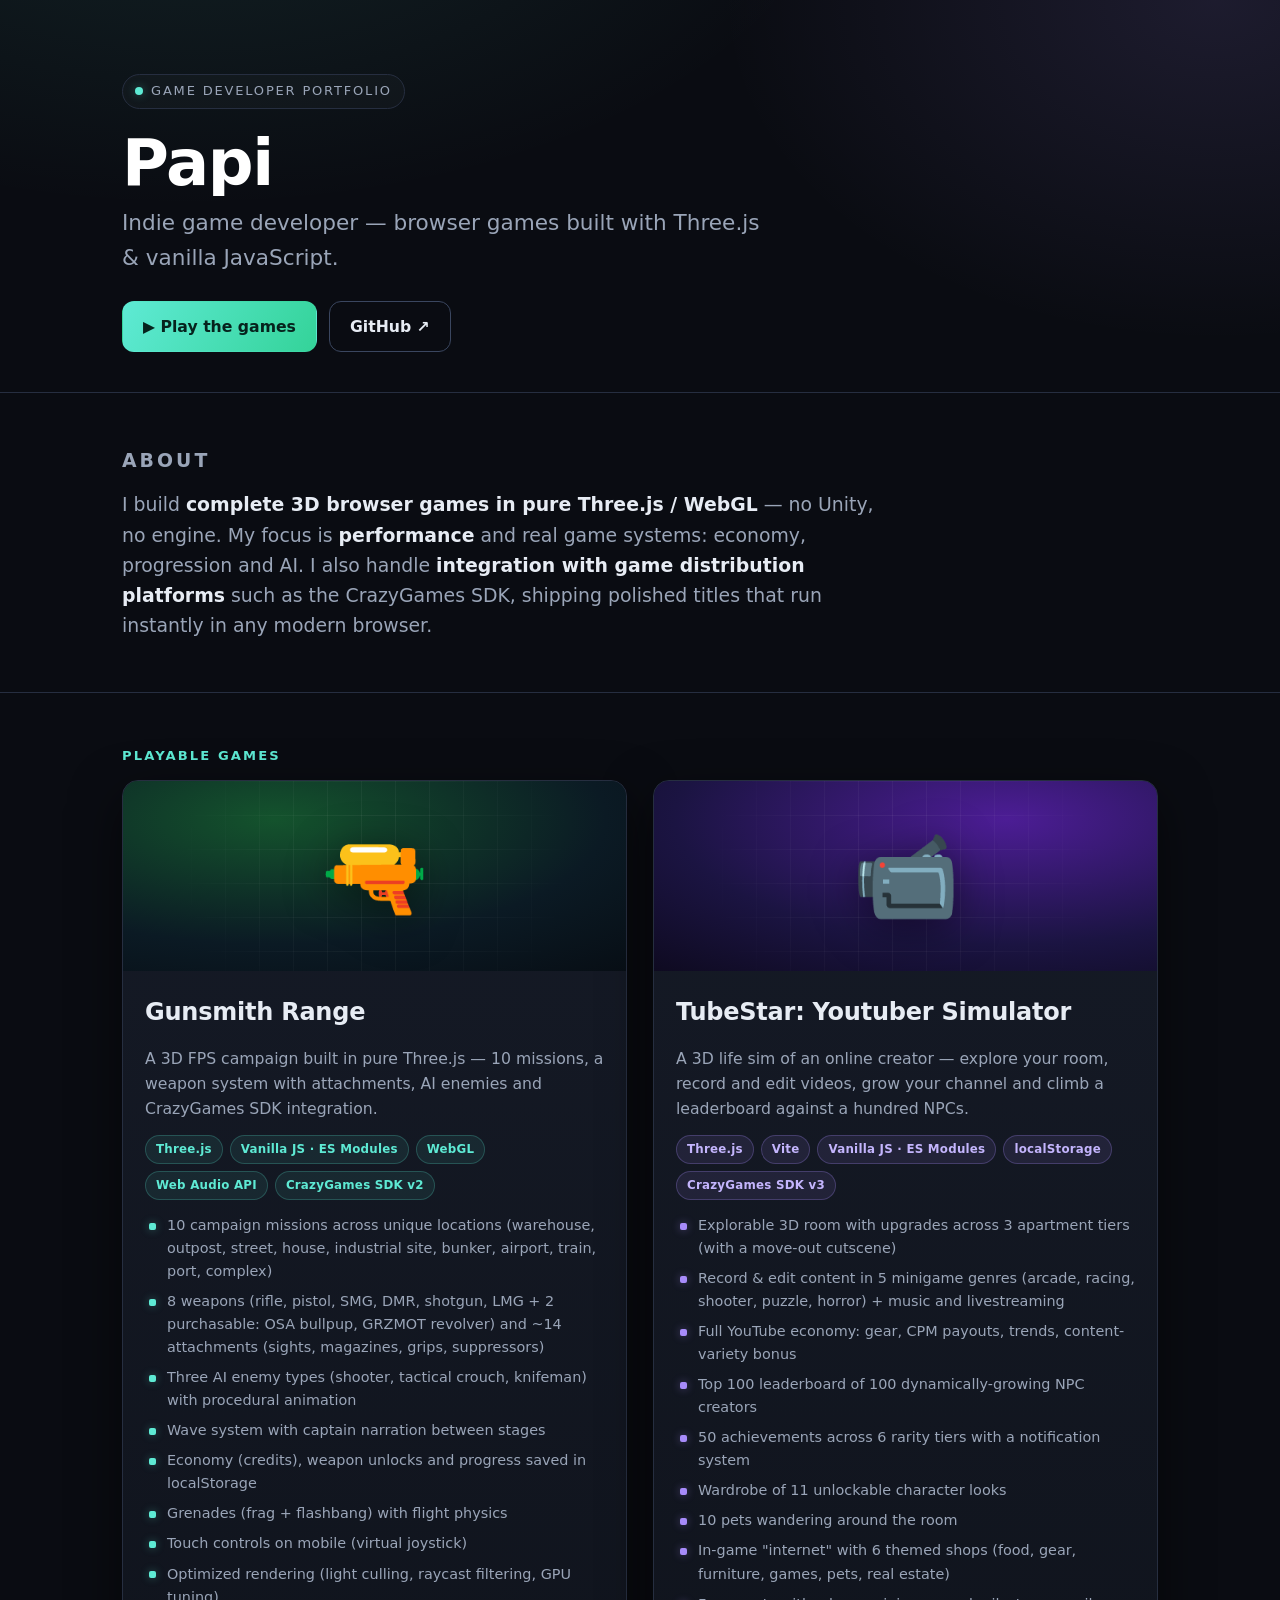
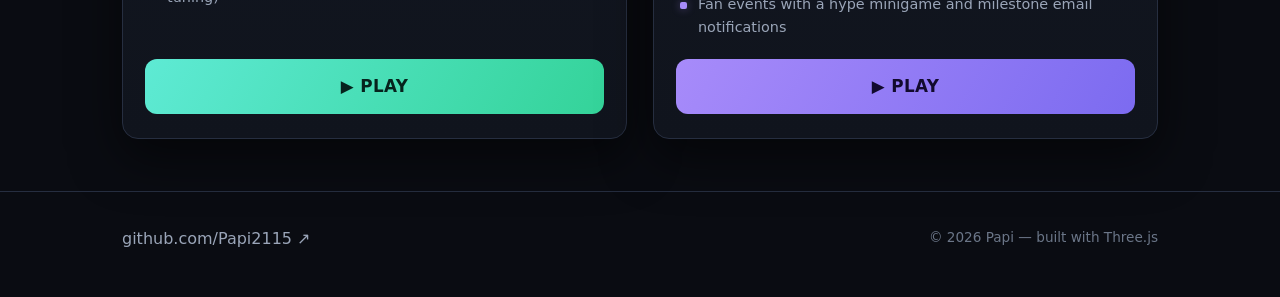
==== index.html @ c2b9de2e "Initial portfolio: landing page + Gunsmith Range + TubeStar playable builds" ====
<!DOCTYPE html>
<html lang="en">
<head>
<meta charset="UTF-8">
<meta name="viewport" content="width=device-width, initial-scale=1">
<meta name="description" content="Papi — indie game developer. Browser-based 3D games built in pure Three.js and vanilla JavaScript. Play Gunsmith Range and TubeStar directly in your browser.">
<title>Papi — Game Developer Portfolio</title>
<link rel="stylesheet" href="css/style.css">
</head>
<body>

<!-- ===================== HERO ===================== -->
<header class="hero">
  <div class="wrap">
    <span class="eyebrow"><span class="dot"></span> Game Developer Portfolio</span>
    <h1>Papi</h1>
    <p class="tagline">Indie game developer — browser games built with Three.js &amp; vanilla JavaScript.</p>
    <div class="hero-actions">
      <a class="btn btn-primary" href="#games">▶ Play the games</a>
      <a class="btn btn-ghost" href="https://github.com/Papi2115" target="_blank" rel="noopener">GitHub&nbsp;↗</a>
    </div>
  </div>
</header>

<!-- ===================== ABOUT ===================== -->
<section class="about">
  <div class="wrap">
    <p class="section-title">About</p>
    <p>
      I build <strong>complete 3D browser games in pure Three.js / WebGL</strong> — no Unity,
      no engine. My focus is <strong>performance</strong> and real game systems:
      economy, progression and AI. I also handle
      <strong>integration with game distribution platforms</strong> such as the CrazyGames SDK,
      shipping polished titles that run instantly in any modern browser.
    </p>
  </div>
</section>

<!-- ===================== GAMES ===================== -->
<section id="games">
  <div class="wrap">
    <p class="section-title">Playable Games</p>
    <div class="games-grid">

      <!-- ---------- GUNSMITH RANGE ---------- -->
      <article class="card fps">
        <div class="card-art art-fps"><span class="emoji" role="img" aria-label="Pistol">🔫</span></div>
        <div class="card-body">
          <h3>Gunsmith Range</h3>
          <p class="desc">
            A 3D FPS campaign built in pure Three.js — 10 missions, a weapon system with
            attachments, AI enemies and CrazyGames SDK integration.
          </p>
          <div class="tags">
            <span class="tag">Three.js</span>
            <span class="tag">Vanilla JS · ES Modules</span>
            <span class="tag">WebGL</span>
            <span class="tag">Web Audio API</span>
            <span class="tag">CrazyGames SDK v2</span>
          </div>
          <ul class="features">
            <li>10 campaign missions across unique locations (warehouse, outpost, street, house, industrial site, bunker, airport, train, port, complex)</li>
            <li>8 weapons (rifle, pistol, SMG, DMR, shotgun, LMG + 2 purchasable: OSA bullpup, GRZMOT revolver) and ~14 attachments (sights, magazines, grips, suppressors)</li>
            <li>Three AI enemy types (shooter, tactical crouch, knifeman) with procedural animation</li>
            <li>Wave system with captain narration between stages</li>
            <li>Economy (credits), weapon unlocks and progress saved in localStorage</li>
            <li>Grenades (frag + flashbang) with flight physics</li>
            <li>Touch controls on mobile (virtual joystick)</li>
            <li>Optimized rendering (light culling, raycast filtering, GPU tuning)</li>
          </ul>
          <div class="card-cta">
            <a class="play-btn" href="games/gunsmith-range/index.html">▶ PLAY</a>
          </div>
        </div>
      </article>

      <!-- ---------- TUBESTAR ---------- -->
      <article class="card tube">
        <div class="card-art art-tube"><span class="emoji" role="img" aria-label="Video camera">📹</span></div>
        <div class="card-body">
          <h3>TubeStar: Youtuber Simulator</h3>
          <p class="desc">
            A 3D life sim of an online creator — explore your room, record and edit videos,
            grow your channel and climb a leaderboard against a hundred NPCs.
          </p>
          <div class="tags">
            <span class="tag">Three.js</span>
            <span class="tag">Vite</span>
            <span class="tag">Vanilla JS · ES Modules</span>
            <span class="tag">localStorage</span>
            <span class="tag">CrazyGames SDK v3</span>
          </div>
          <ul class="features">
            <li>Explorable 3D room with upgrades across 3 apartment tiers (with a move-out cutscene)</li>
            <li>Record &amp; edit content in 5 minigame genres (arcade, racing, shooter, puzzle, horror) + music and livestreaming</li>
            <li>Full YouTube economy: gear, CPM payouts, trends, content-variety bonus</li>
            <li>Top 100 leaderboard of 100 dynamically-growing NPC creators</li>
            <li>50 achievements across 6 rarity tiers with a notification system</li>
            <li>Wardrobe of 11 unlockable character looks</li>
            <li>10 pets wandering around the room</li>
            <li>In-game "internet" with 6 themed shops (food, gear, furniture, games, pets, real estate)</li>
            <li>Fan events with a hype minigame and milestone email notifications</li>
          </ul>
          <div class="card-cta">
            <a class="play-btn" href="games/tube-simulator/index.html">▶ PLAY</a>
          </div>
        </div>
      </article>

    </div>
  </div>
</section>

<!-- ===================== FOOTER ===================== -->
<footer>
  <div class="wrap footer-inner">
    <a href="https://github.com/Papi2115" target="_blank" rel="noopener">github.com/Papi2115&nbsp;↗</a>
    <span class="footer-note">© 2026 Papi — built with Three.js</span>
  </div>
</footer>

</body>
</html>
---- css/style.css ----
/* ===========================================================================
   Papi — Game Dev Portfolio
   Dark, modern gaming-dev theme. Vanilla CSS, no external deps / fonts.
   =========================================================================== */

:root {
  --bg:          #0a0c12;
  --bg-2:        #10141d;
  --panel:       #151a26;
  --panel-2:     #1b2130;
  --border:      #262e40;
  --border-lit:  #3a465f;
  --text:        #e7ecf4;
  --text-dim:    #9aa5b8;
  --text-faint:  #6b7688;
  --accent:      #5eead4;   /* teal */
  --accent-2:    #a78bfa;   /* violet */
  --accent-glow: rgba(94, 234, 212, 0.35);
  --shadow:      0 18px 50px rgba(0, 0, 0, 0.55);
  --radius:      16px;
  --maxw:        1080px;
  font-synthesis: none;
}

* { margin: 0; padding: 0; box-sizing: border-box; }

html { scroll-behavior: smooth; }

body {
  background:
    radial-gradient(1100px 600px at 15% -8%, rgba(94, 234, 212, 0.10), transparent 60%),
    radial-gradient(900px 620px at 95% 0%, rgba(167, 139, 250, 0.12), transparent 55%),
    var(--bg);
  color: var(--text);
  font-family: system-ui, -apple-system, "Segoe UI", Roboto, Helvetica, Arial, sans-serif;
  line-height: 1.6;
  -webkit-font-smoothing: antialiased;
  min-height: 100vh;
}

.wrap { width: 100%; max-width: var(--maxw); margin: 0 auto; padding: 0 22px; }

a { color: var(--accent); text-decoration: none; }
a:hover { text-decoration: underline; }

/* Focus states for accessibility */
a:focus-visible,
button:focus-visible {
  outline: 2px solid var(--accent);
  outline-offset: 3px;
  border-radius: 6px;
}

/* ---------- HERO ---------- */
.hero {
  padding: 74px 0 40px;
  border-bottom: 1px solid var(--border);
}
.eyebrow {
  display: inline-flex; align-items: center; gap: 8px;
  font-size: 13px; letter-spacing: 0.14em; text-transform: uppercase;
  color: var(--text-dim);
  padding: 6px 12px;
  border: 1px solid var(--border);
  border-radius: 999px;
  background: rgba(255, 255, 255, 0.02);
}
.eyebrow .dot { width: 8px; height: 8px; border-radius: 50%; background: var(--accent); box-shadow: 0 0 10px var(--accent-glow); }

.hero h1 {
  margin: 22px 0 10px;
  font-size: clamp(2.4rem, 6vw, 4rem);
  line-height: 1.02;
  font-weight: 800;
  letter-spacing: -0.02em;
  background: linear-gradient(120deg, #ffffff 20%, var(--accent) 70%, var(--accent-2) 100%);
  -webkit-background-clip: text; background-clip: text;
  -webkit-text-fill-color: transparent; color: transparent;
}
.hero .tagline {
  font-size: clamp(1.05rem, 2.4vw, 1.35rem);
  color: var(--text-dim);
  max-width: 640px;
}
.hero-actions { margin-top: 26px; display: flex; flex-wrap: wrap; gap: 12px; }

.btn {
  display: inline-flex; align-items: center; gap: 9px;
  font-weight: 600; font-size: 0.98rem;
  padding: 12px 20px; border-radius: 12px;
  border: 1px solid var(--border-lit);
  color: var(--text); background: var(--panel-2);
  transition: transform 0.12s ease, border-color 0.15s ease, background 0.15s ease, box-shadow 0.15s ease;
}
.btn:hover { text-decoration: none; transform: translateY(-2px); border-color: var(--accent); box-shadow: 0 8px 24px rgba(0,0,0,0.4); }
.btn-primary {
  background: linear-gradient(120deg, var(--accent), #34d399);
  color: #06231d; border-color: transparent;
}
.btn-primary:hover { box-shadow: 0 10px 30px var(--accent-glow); }
.btn-ghost { background: transparent; }

/* ---------- SECTIONS ---------- */
section { padding: 52px 0; }
.section-title {
  font-size: 0.82rem; letter-spacing: 0.16em; text-transform: uppercase;
  color: var(--accent); font-weight: 700; margin-bottom: 14px;
}
.about p {
  font-size: clamp(1rem, 2vw, 1.18rem);
  color: var(--text-dim);
  max-width: 780px;
}
.about strong { color: var(--text); font-weight: 600; }

/* ---------- GAMES GRID ---------- */
#games { border-top: 1px solid var(--border); }
.games-grid {
  display: grid; gap: 26px;
  grid-template-columns: 1fr;
}
@media (min-width: 820px) {
  .games-grid { grid-template-columns: 1fr 1fr; }
}

.card {
  background: linear-gradient(180deg, var(--panel), var(--bg-2));
  border: 1px solid var(--border);
  border-radius: var(--radius);
  overflow: hidden;
  display: flex; flex-direction: column;
  box-shadow: var(--shadow);
  transition: transform 0.15s ease, border-color 0.2s ease;
}
.card:hover { transform: translateY(-4px); border-color: var(--border-lit); }

/* CSS "cover art" — no image assets needed */
.card-art {
  position: relative; height: 190px;
  display: flex; align-items: center; justify-content: center;
  overflow: hidden;
}
.card-art .emoji { font-size: 5.4rem; filter: drop-shadow(0 8px 22px rgba(0,0,0,0.5)); z-index: 1; }
.card-art::after {
  content: ""; position: absolute; inset: 0;
  background-image:
    linear-gradient(rgba(255,255,255,0.05) 1px, transparent 1px),
    linear-gradient(90deg, rgba(255,255,255,0.05) 1px, transparent 1px);
  background-size: 34px 34px;
  mask-image: radial-gradient(circle at 50% 45%, #000 20%, transparent 75%);
  -webkit-mask-image: radial-gradient(circle at 50% 45%, #000 20%, transparent 75%);
}
.art-fps  { background: radial-gradient(120% 120% at 30% 20%, #14532d 0%, #0b1a24 55%, #060a10 100%); }
.art-tube { background: radial-gradient(120% 120% at 70% 20%, #4c1d95 0%, #1b1442 55%, #0a0715 100%); }

.card-body { padding: 22px 22px 24px; display: flex; flex-direction: column; gap: 14px; flex: 1; }
.card h3 { font-size: 1.5rem; font-weight: 800; letter-spacing: -0.01em; }
.card .desc { color: var(--text-dim); font-size: 0.98rem; }

.tags { display: flex; flex-wrap: wrap; gap: 7px; }
.tag {
  font-size: 0.74rem; font-weight: 600; letter-spacing: 0.02em;
  color: var(--accent); background: rgba(94, 234, 212, 0.08);
  border: 1px solid rgba(94, 234, 212, 0.22);
  padding: 4px 10px; border-radius: 999px;
}
.card.tube .tag { color: #c4b5fd; background: rgba(167, 139, 250, 0.10); border-color: rgba(167, 139, 250, 0.26); }

.features { list-style: none; display: flex; flex-direction: column; gap: 7px; }
.features li {
  position: relative; padding-left: 22px;
  font-size: 0.9rem; color: var(--text-dim);
}
.features li::before {
  content: ""; position: absolute; left: 4px; top: 0.62em;
  width: 7px; height: 7px; border-radius: 2px;
  background: var(--accent); box-shadow: 0 0 8px var(--accent-glow);
}
.card.tube .features li::before { background: var(--accent-2); box-shadow: 0 0 8px rgba(167,139,250,0.4); }

.card-cta { margin-top: auto; padding-top: 6px; }
.play-btn {
  display: inline-flex; align-items: center; gap: 10px; width: 100%;
  justify-content: center;
  font-size: 1.05rem; font-weight: 700; letter-spacing: 0.02em;
  padding: 14px 20px; border-radius: 12px;
  background: linear-gradient(120deg, var(--accent), #34d399);
  color: #06231d;
  transition: transform 0.12s ease, box-shadow 0.15s ease, filter 0.15s ease;
}
.card.tube .play-btn { background: linear-gradient(120deg, var(--accent-2), #7c6bf0); color: #120a2e; }
.play-btn:hover { text-decoration: none; transform: translateY(-2px); box-shadow: 0 12px 30px var(--accent-glow); }
.card.tube .play-btn:hover { box-shadow: 0 12px 30px rgba(167,139,250,0.35); }

/* ---------- FOOTER ---------- */
footer {
  border-top: 1px solid var(--border);
  padding: 34px 0 46px;
  color: var(--text-faint);
}
.footer-inner { display: flex; flex-wrap: wrap; align-items: center; justify-content: space-between; gap: 14px; }
footer a { color: var(--text-dim); }
footer a:hover { color: var(--accent); }
.footer-note { font-size: 0.85rem; }

@media (max-width: 520px) {
  .hero { padding: 54px 0 32px; }
  .hero-actions .btn { width: 100%; justify-content: center; }
}
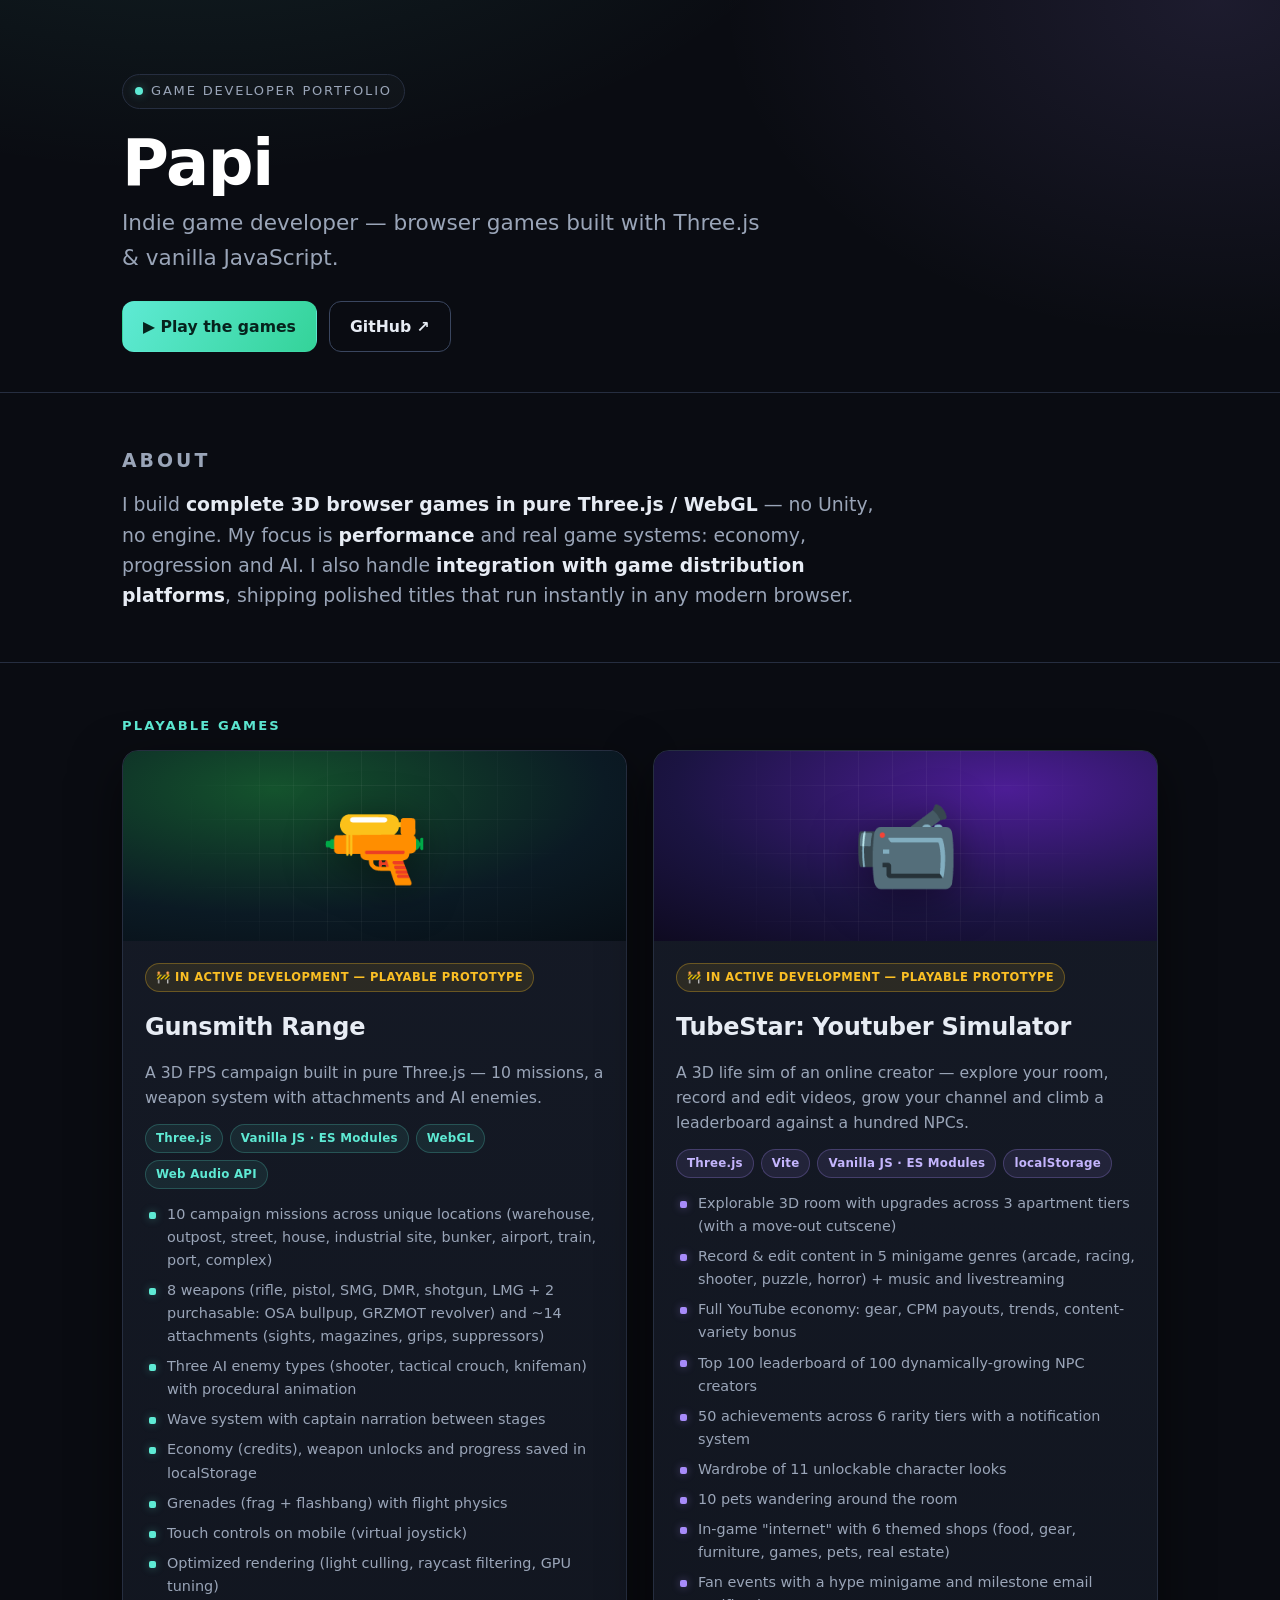
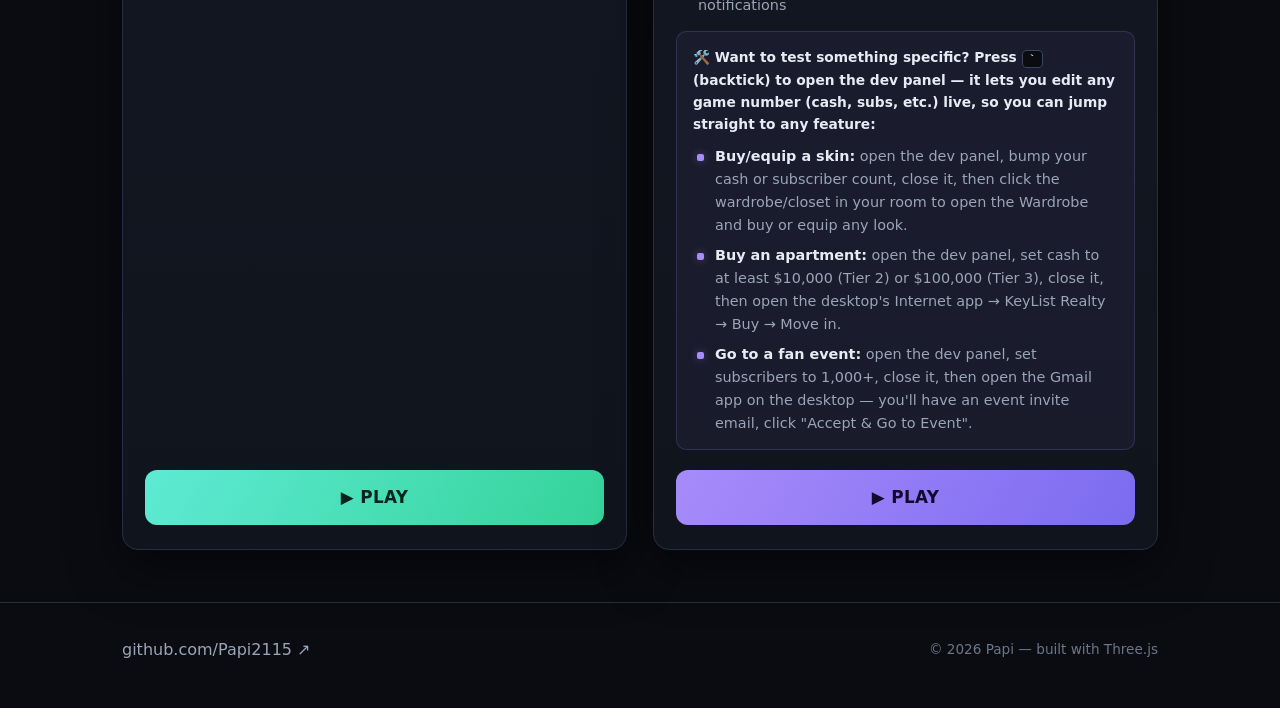
==== commit a7383ff1: "Remove CrazyGames mentions, add dev-status badges and TubeStar dev-panel guide" ====
--- a/index.html
+++ b/index.html
@@ -30,7 +30,7 @@
       I build <strong>complete 3D browser games in pure Three.js / WebGL</strong> — no Unity,
       no engine. My focus is <strong>performance</strong> and real game systems:
       economy, progression and AI. I also handle
-      <strong>integration with game distribution platforms</strong> such as the CrazyGames SDK,
+      <strong>integration with game distribution platforms</strong>,
       shipping polished titles that run instantly in any modern browser.
     </p>
   </div>
@@ -46,17 +46,17 @@
       <article class="card fps">
         <div class="card-art art-fps"><span class="emoji" role="img" aria-label="Pistol">🔫</span></div>
         <div class="card-body">
+          <span class="status-badge">🚧 In active development — playable prototype</span>
           <h3>Gunsmith Range</h3>
           <p class="desc">
             A 3D FPS campaign built in pure Three.js — 10 missions, a weapon system with
-            attachments, AI enemies and CrazyGames SDK integration.
+            attachments and AI enemies.
           </p>
           <div class="tags">
             <span class="tag">Three.js</span>
             <span class="tag">Vanilla JS · ES Modules</span>
             <span class="tag">WebGL</span>
             <span class="tag">Web Audio API</span>
-            <span class="tag">CrazyGames SDK v2</span>
           </div>
           <ul class="features">
             <li>10 campaign missions across unique locations (warehouse, outpost, street, house, industrial site, bunker, airport, train, port, complex)</li>
@@ -78,6 +78,7 @@
       <article class="card tube">
         <div class="card-art art-tube"><span class="emoji" role="img" aria-label="Video camera">📹</span></div>
         <div class="card-body">
+          <span class="status-badge">🚧 In active development — playable prototype</span>
           <h3>TubeStar: Youtuber Simulator</h3>
           <p class="desc">
             A 3D life sim of an online creator — explore your room, record and edit videos,
@@ -88,7 +89,6 @@
             <span class="tag">Vite</span>
             <span class="tag">Vanilla JS · ES Modules</span>
             <span class="tag">localStorage</span>
-            <span class="tag">CrazyGames SDK v3</span>
           </div>
           <ul class="features">
             <li>Explorable 3D room with upgrades across 3 apartment tiers (with a move-out cutscene)</li>
@@ -101,6 +101,14 @@
             <li>In-game "internet" with 6 themed shops (food, gear, furniture, games, pets, real estate)</li>
             <li>Fan events with a hype minigame and milestone email notifications</li>
           </ul>
+          <div class="dev-panel-note">
+            <p class="dev-panel-title">🛠️ Want to test something specific? Press <kbd>`</kbd> (backtick) to open the dev panel — it lets you edit any game number (cash, subs, etc.) live, so you can jump straight to any feature:</p>
+            <ul>
+              <li><strong>Buy/equip a skin:</strong> open the dev panel, bump your cash or subscriber count, close it, then click the wardrobe/closet in your room to open the Wardrobe and buy or equip any look.</li>
+              <li><strong>Buy an apartment:</strong> open the dev panel, set cash to at least $10,000 (Tier 2) or $100,000 (Tier 3), close it, then open the desktop's Internet app → KeyList Realty → Buy → Move in.</li>
+              <li><strong>Go to a fan event:</strong> open the dev panel, set subscribers to 1,000+, close it, then open the Gmail app on the desktop — you'll have an event invite email, click "Accept &amp; Go to Event".</li>
+            </ul>
+          </div>
           <div class="card-cta">
             <a class="play-btn" href="games/tube-simulator/index.html">▶ PLAY</a>
           </div>
--- a/css/style.css
+++ b/css/style.css
@@ -166,6 +166,48 @@
 }
 .card.tube .tag { color: #c4b5fd; background: rgba(167, 139, 250, 0.10); border-color: rgba(167, 139, 250, 0.26); }
 
+.status-badge {
+  display: inline-block; width: fit-content;
+  margin-bottom: 2px;
+  font-size: 0.72rem; font-weight: 700; letter-spacing: 0.04em;
+  text-transform: uppercase;
+  padding: 4px 10px; border-radius: 999px;
+  color: #fbbf24;
+  background: rgba(251, 191, 36, 0.1);
+  border: 1px solid rgba(251, 191, 36, 0.3);
+}
+
+/* ---------- DEV PANEL NOTE (TubeStar only) ---------- */
+.dev-panel-note {
+  background: rgba(167, 139, 250, 0.06);
+  border: 1px solid rgba(167, 139, 250, 0.18);
+  border-radius: 10px;
+  padding: 14px 16px;
+}
+.dev-panel-title {
+  font-size: 0.86rem; font-weight: 700;
+  color: var(--text); margin-bottom: 10px;
+}
+.dev-panel-note ul { list-style: none; display: flex; flex-direction: column; gap: 7px; }
+.dev-panel-note li {
+  position: relative; padding-left: 22px;
+  font-size: 0.9rem; color: var(--text-dim);
+}
+.dev-panel-note li::before {
+  content: ""; position: absolute; left: 4px; top: 0.62em;
+  width: 7px; height: 7px; border-radius: 2px;
+  background: var(--accent-2); box-shadow: 0 0 8px rgba(167,139,250,0.4);
+}
+.dev-panel-note strong { color: var(--text); font-weight: 600; }
+.dev-panel-note kbd {
+  font-family: monospace;
+  background: #0a0c12;
+  border: 1px solid var(--border-lit);
+  border-radius: 4px;
+  padding: 1px 6px;
+  font-size: 0.85em;
+}
+
 .features { list-style: none; display: flex; flex-direction: column; gap: 7px; }
 .features li {
   position: relative; padding-left: 22px;
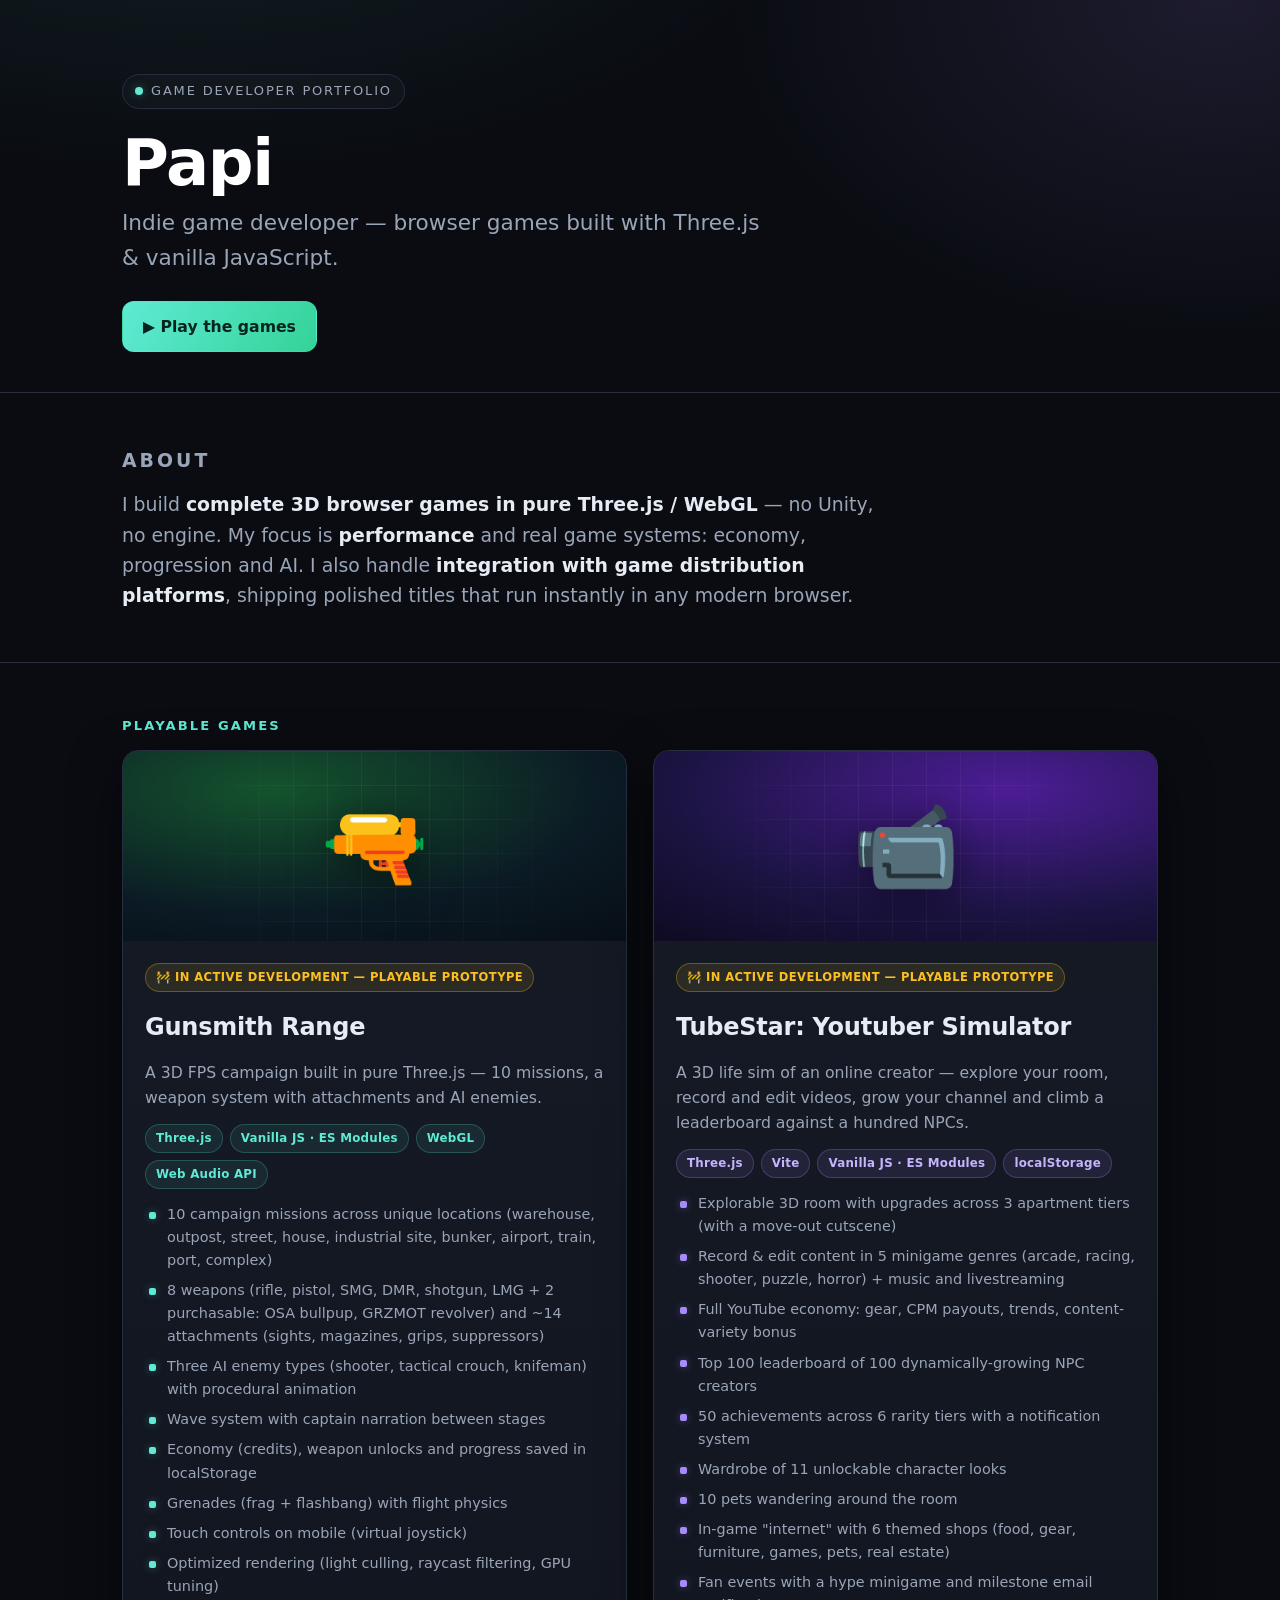
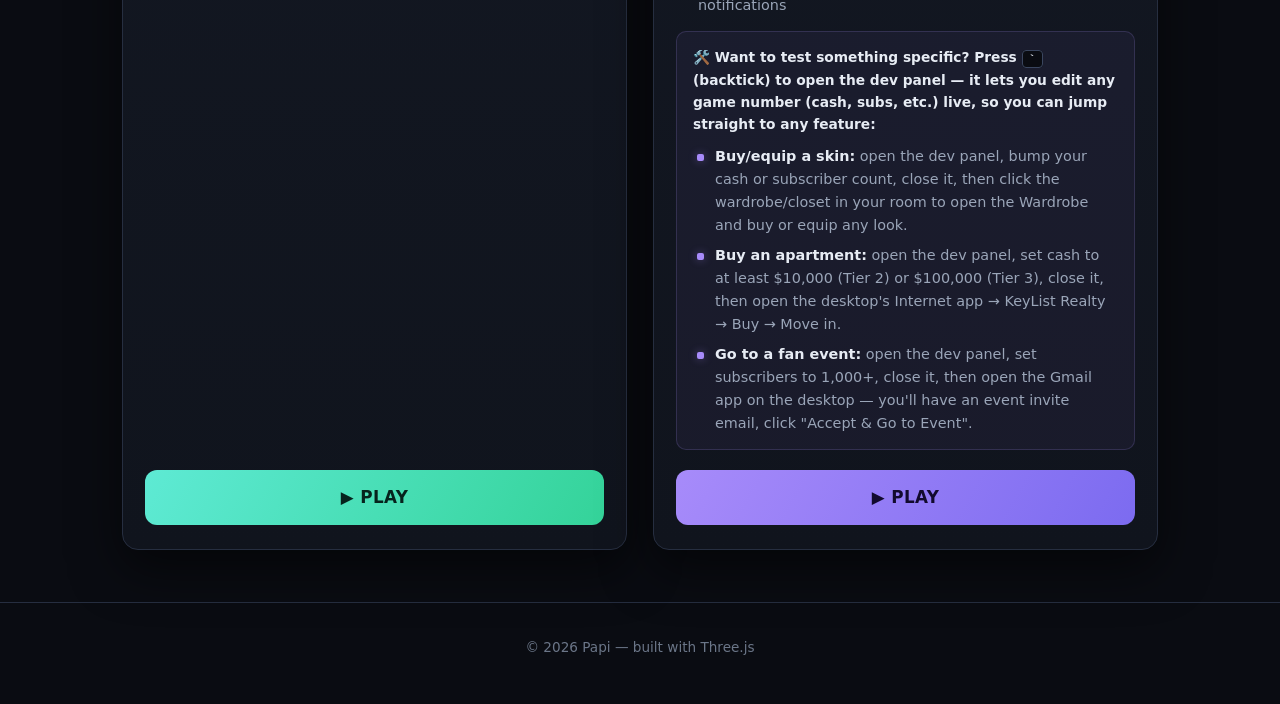
==== commit 596d2c0b: "Remove GitHub profile links (empty profile)" ====
--- a/index.html
+++ b/index.html
@@ -17,7 +17,6 @@
     <p class="tagline">Indie game developer — browser games built with Three.js &amp; vanilla JavaScript.</p>
     <div class="hero-actions">
       <a class="btn btn-primary" href="#games">▶ Play the games</a>
-      <a class="btn btn-ghost" href="https://github.com/Papi2115" target="_blank" rel="noopener">GitHub&nbsp;↗</a>
     </div>
   </div>
 </header>
@@ -122,7 +121,6 @@
 <!-- ===================== FOOTER ===================== -->
 <footer>
   <div class="wrap footer-inner">
-    <a href="https://github.com/Papi2115" target="_blank" rel="noopener">github.com/Papi2115&nbsp;↗</a>
     <span class="footer-note">© 2026 Papi — built with Three.js</span>
   </div>
 </footer>
--- a/css/style.css
+++ b/css/style.css
@@ -240,7 +240,7 @@
   padding: 34px 0 46px;
   color: var(--text-faint);
 }
-.footer-inner { display: flex; flex-wrap: wrap; align-items: center; justify-content: space-between; gap: 14px; }
+.footer-inner { display: flex; flex-wrap: wrap; align-items: center; justify-content: center; gap: 14px; }
 footer a { color: var(--text-dim); }
 footer a:hover { color: var(--accent); }
 .footer-note { font-size: 0.85rem; }
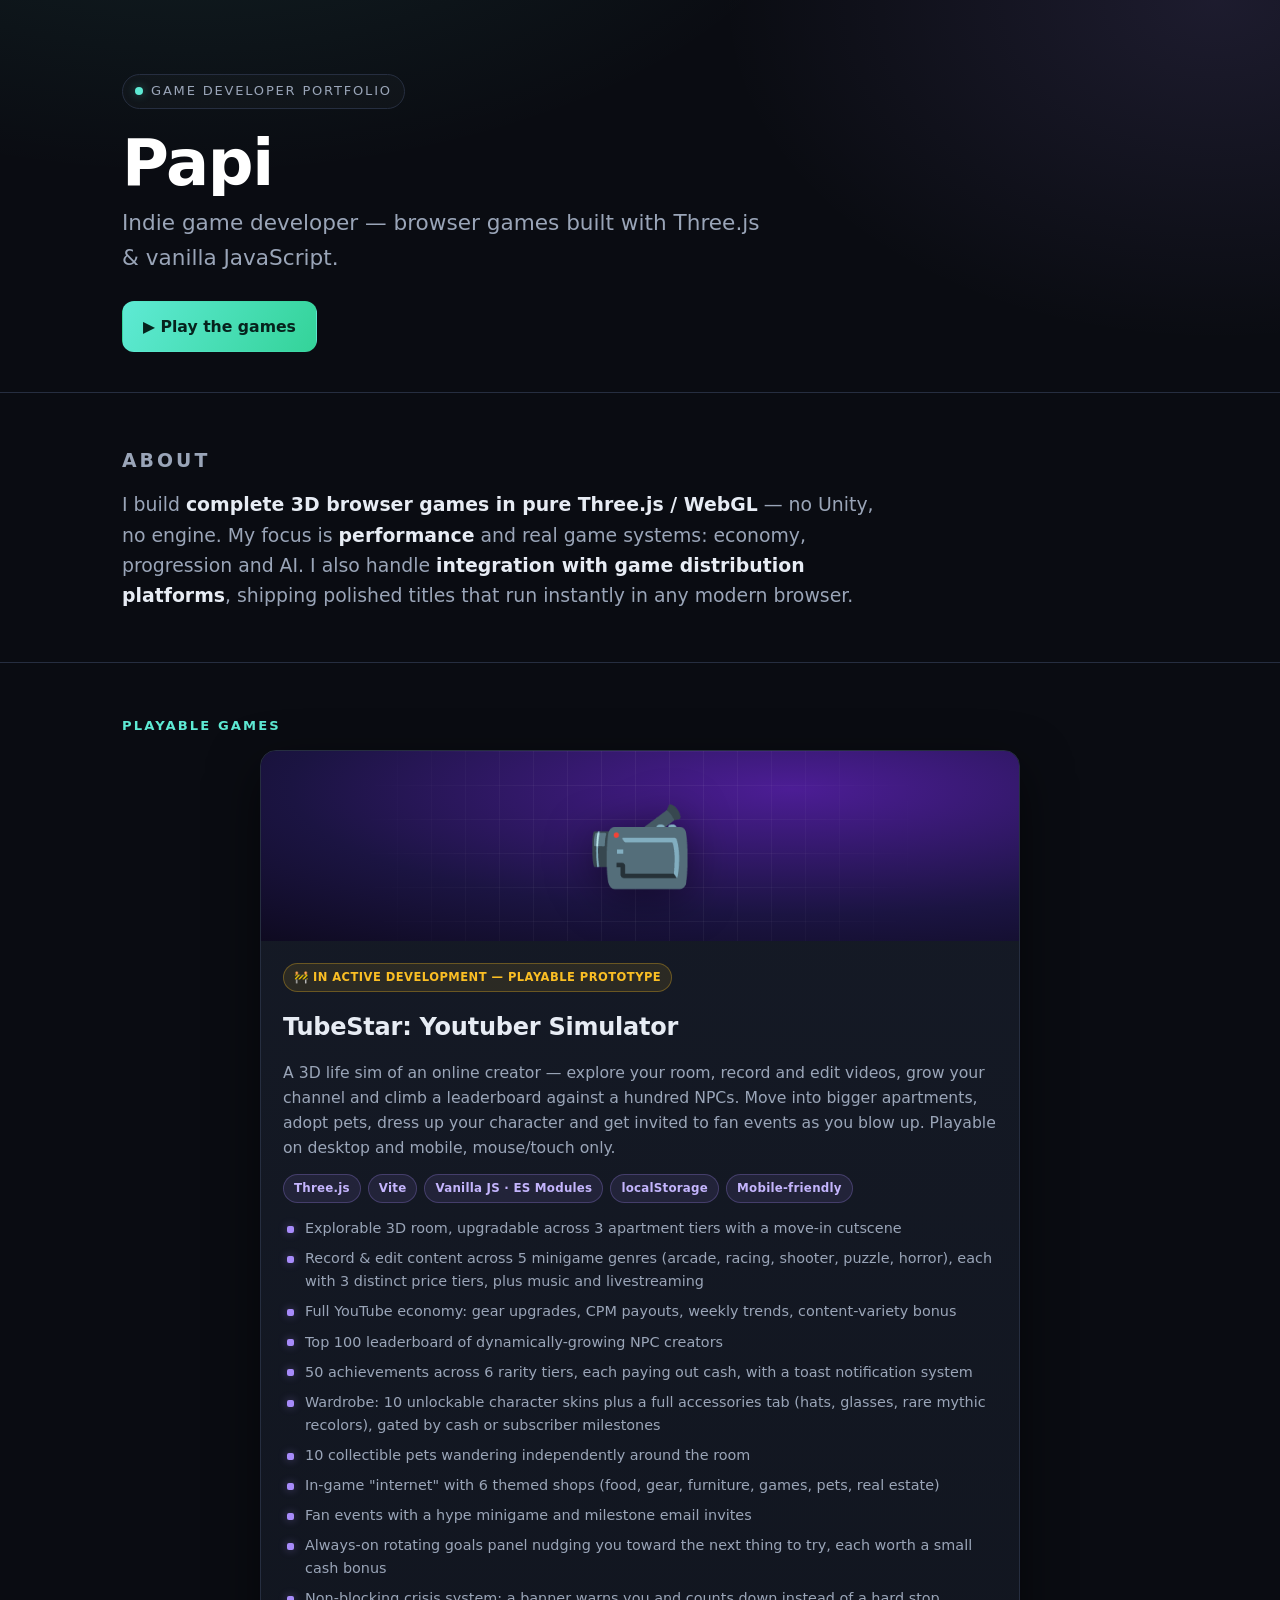
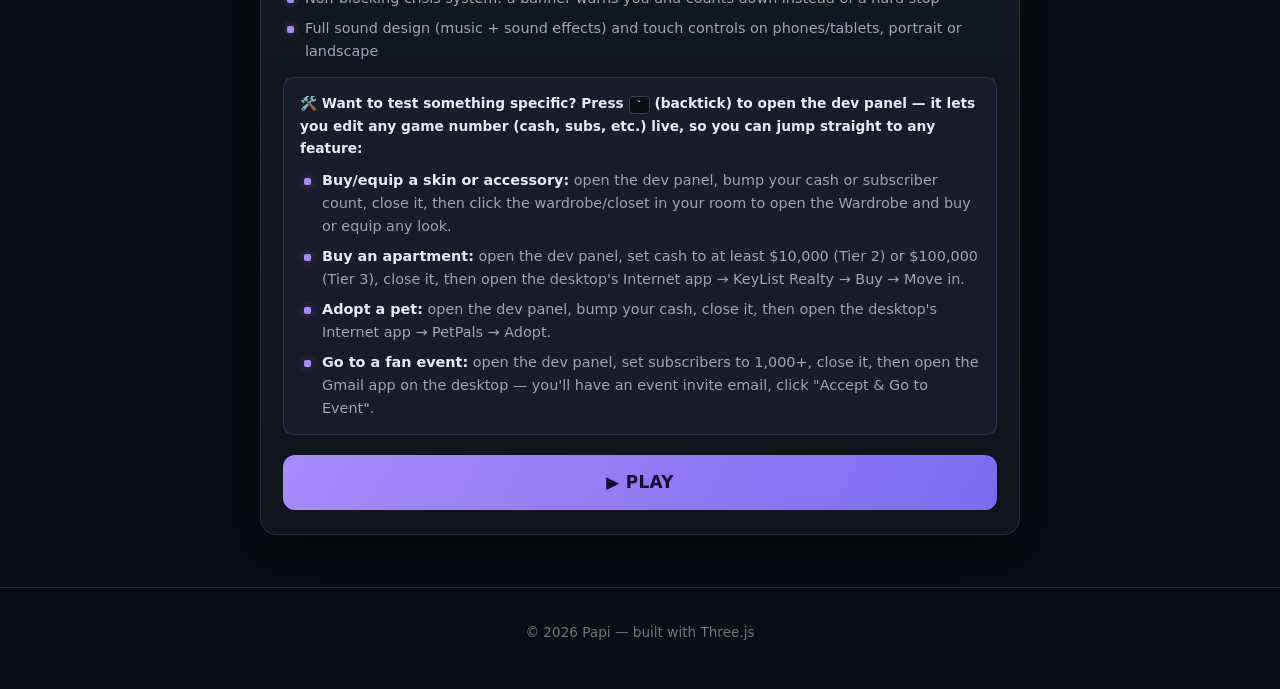
==== commit 85f5ddce: "Remove Gunsmith Range, deploy latest TubeStar build Portfolio now showcases TubeStar only. Updated t" ====
--- a/index.html
+++ b/index.html
@@ -3,7 +3,7 @@
 <head>
 <meta charset="UTF-8">
 <meta name="viewport" content="width=device-width, initial-scale=1">
-<meta name="description" content="Papi — indie game developer. Browser-based 3D games built in pure Three.js and vanilla JavaScript. Play Gunsmith Range and TubeStar directly in your browser.">
+<meta name="description" content="Papi — indie game developer. TubeStar: Youtuber Simulator, a 3D life-sim browser game built in pure Three.js and vanilla JavaScript. Play it directly in your browser, on desktop or mobile.">
 <title>Papi — Game Developer Portfolio</title>
 <link rel="stylesheet" href="css/style.css">
 </head>
@@ -41,38 +41,6 @@
     <p class="section-title">Playable Games</p>
     <div class="games-grid">
 
-      <!-- ---------- GUNSMITH RANGE ---------- -->
-      <article class="card fps">
-        <div class="card-art art-fps"><span class="emoji" role="img" aria-label="Pistol">🔫</span></div>
-        <div class="card-body">
-          <span class="status-badge">🚧 In active development — playable prototype</span>
-          <h3>Gunsmith Range</h3>
-          <p class="desc">
-            A 3D FPS campaign built in pure Three.js — 10 missions, a weapon system with
-            attachments and AI enemies.
-          </p>
-          <div class="tags">
-            <span class="tag">Three.js</span>
-            <span class="tag">Vanilla JS · ES Modules</span>
-            <span class="tag">WebGL</span>
-            <span class="tag">Web Audio API</span>
-          </div>
-          <ul class="features">
-            <li>10 campaign missions across unique locations (warehouse, outpost, street, house, industrial site, bunker, airport, train, port, complex)</li>
-            <li>8 weapons (rifle, pistol, SMG, DMR, shotgun, LMG + 2 purchasable: OSA bullpup, GRZMOT revolver) and ~14 attachments (sights, magazines, grips, suppressors)</li>
-            <li>Three AI enemy types (shooter, tactical crouch, knifeman) with procedural animation</li>
-            <li>Wave system with captain narration between stages</li>
-            <li>Economy (credits), weapon unlocks and progress saved in localStorage</li>
-            <li>Grenades (frag + flashbang) with flight physics</li>
-            <li>Touch controls on mobile (virtual joystick)</li>
-            <li>Optimized rendering (light culling, raycast filtering, GPU tuning)</li>
-          </ul>
-          <div class="card-cta">
-            <a class="play-btn" href="games/gunsmith-range/index.html">▶ PLAY</a>
-          </div>
-        </div>
-      </article>
-
       <!-- ---------- TUBESTAR ---------- -->
       <article class="card tube">
         <div class="card-art art-tube"><span class="emoji" role="img" aria-label="Video camera">📹</span></div>
@@ -81,30 +49,37 @@
           <h3>TubeStar: Youtuber Simulator</h3>
           <p class="desc">
             A 3D life sim of an online creator — explore your room, record and edit videos,
-            grow your channel and climb a leaderboard against a hundred NPCs.
+            grow your channel and climb a leaderboard against a hundred NPCs. Move into bigger
+            apartments, adopt pets, dress up your character and get invited to fan events as
+            you blow up. Playable on desktop and mobile, mouse/touch only.
           </p>
           <div class="tags">
             <span class="tag">Three.js</span>
             <span class="tag">Vite</span>
             <span class="tag">Vanilla JS · ES Modules</span>
             <span class="tag">localStorage</span>
+            <span class="tag">Mobile-friendly</span>
           </div>
           <ul class="features">
-            <li>Explorable 3D room with upgrades across 3 apartment tiers (with a move-out cutscene)</li>
-            <li>Record &amp; edit content in 5 minigame genres (arcade, racing, shooter, puzzle, horror) + music and livestreaming</li>
-            <li>Full YouTube economy: gear, CPM payouts, trends, content-variety bonus</li>
-            <li>Top 100 leaderboard of 100 dynamically-growing NPC creators</li>
-            <li>50 achievements across 6 rarity tiers with a notification system</li>
-            <li>Wardrobe of 11 unlockable character looks</li>
-            <li>10 pets wandering around the room</li>
+            <li>Explorable 3D room, upgradable across 3 apartment tiers with a move-in cutscene</li>
+            <li>Record &amp; edit content across 5 minigame genres (arcade, racing, shooter, puzzle, horror), each with 3 distinct price tiers, plus music and livestreaming</li>
+            <li>Full YouTube economy: gear upgrades, CPM payouts, weekly trends, content-variety bonus</li>
+            <li>Top 100 leaderboard of dynamically-growing NPC creators</li>
+            <li>50 achievements across 6 rarity tiers, each paying out cash, with a toast notification system</li>
+            <li>Wardrobe: 10 unlockable character skins plus a full accessories tab (hats, glasses, rare mythic recolors), gated by cash or subscriber milestones</li>
+            <li>10 collectible pets wandering independently around the room</li>
             <li>In-game "internet" with 6 themed shops (food, gear, furniture, games, pets, real estate)</li>
-            <li>Fan events with a hype minigame and milestone email notifications</li>
+            <li>Fan events with a hype minigame and milestone email invites</li>
+            <li>Always-on rotating goals panel nudging you toward the next thing to try, each worth a small cash bonus</li>
+            <li>Non-blocking crisis system: a banner warns you and counts down instead of a hard stop</li>
+            <li>Full sound design (music + sound effects) and touch controls on phones/tablets, portrait or landscape</li>
           </ul>
           <div class="dev-panel-note">
             <p class="dev-panel-title">🛠️ Want to test something specific? Press <kbd>`</kbd> (backtick) to open the dev panel — it lets you edit any game number (cash, subs, etc.) live, so you can jump straight to any feature:</p>
             <ul>
-              <li><strong>Buy/equip a skin:</strong> open the dev panel, bump your cash or subscriber count, close it, then click the wardrobe/closet in your room to open the Wardrobe and buy or equip any look.</li>
+              <li><strong>Buy/equip a skin or accessory:</strong> open the dev panel, bump your cash or subscriber count, close it, then click the wardrobe/closet in your room to open the Wardrobe and buy or equip any look.</li>
               <li><strong>Buy an apartment:</strong> open the dev panel, set cash to at least $10,000 (Tier 2) or $100,000 (Tier 3), close it, then open the desktop's Internet app → KeyList Realty → Buy → Move in.</li>
+              <li><strong>Adopt a pet:</strong> open the dev panel, bump your cash, close it, then open the desktop's Internet app → PetPals → Adopt.</li>
               <li><strong>Go to a fan event:</strong> open the dev panel, set subscribers to 1,000+, close it, then open the Gmail app on the desktop — you'll have an event invite email, click "Accept &amp; Go to Event".</li>
             </ul>
           </div>
--- a/css/style.css
+++ b/css/style.css
@@ -118,9 +118,7 @@
 .games-grid {
   display: grid; gap: 26px;
   grid-template-columns: 1fr;
-}
-@media (min-width: 820px) {
-  .games-grid { grid-template-columns: 1fr 1fr; }
+  max-width: 760px; margin: 0 auto; /* single showcased game — centered card, not stretched edge to edge */
 }
 
 .card {
@@ -150,7 +148,6 @@
   mask-image: radial-gradient(circle at 50% 45%, #000 20%, transparent 75%);
   -webkit-mask-image: radial-gradient(circle at 50% 45%, #000 20%, transparent 75%);
 }
-.art-fps  { background: radial-gradient(120% 120% at 30% 20%, #14532d 0%, #0b1a24 55%, #060a10 100%); }
 .art-tube { background: radial-gradient(120% 120% at 70% 20%, #4c1d95 0%, #1b1442 55%, #0a0715 100%); }
 
 .card-body { padding: 22px 22px 24px; display: flex; flex-direction: column; gap: 14px; flex: 1; }
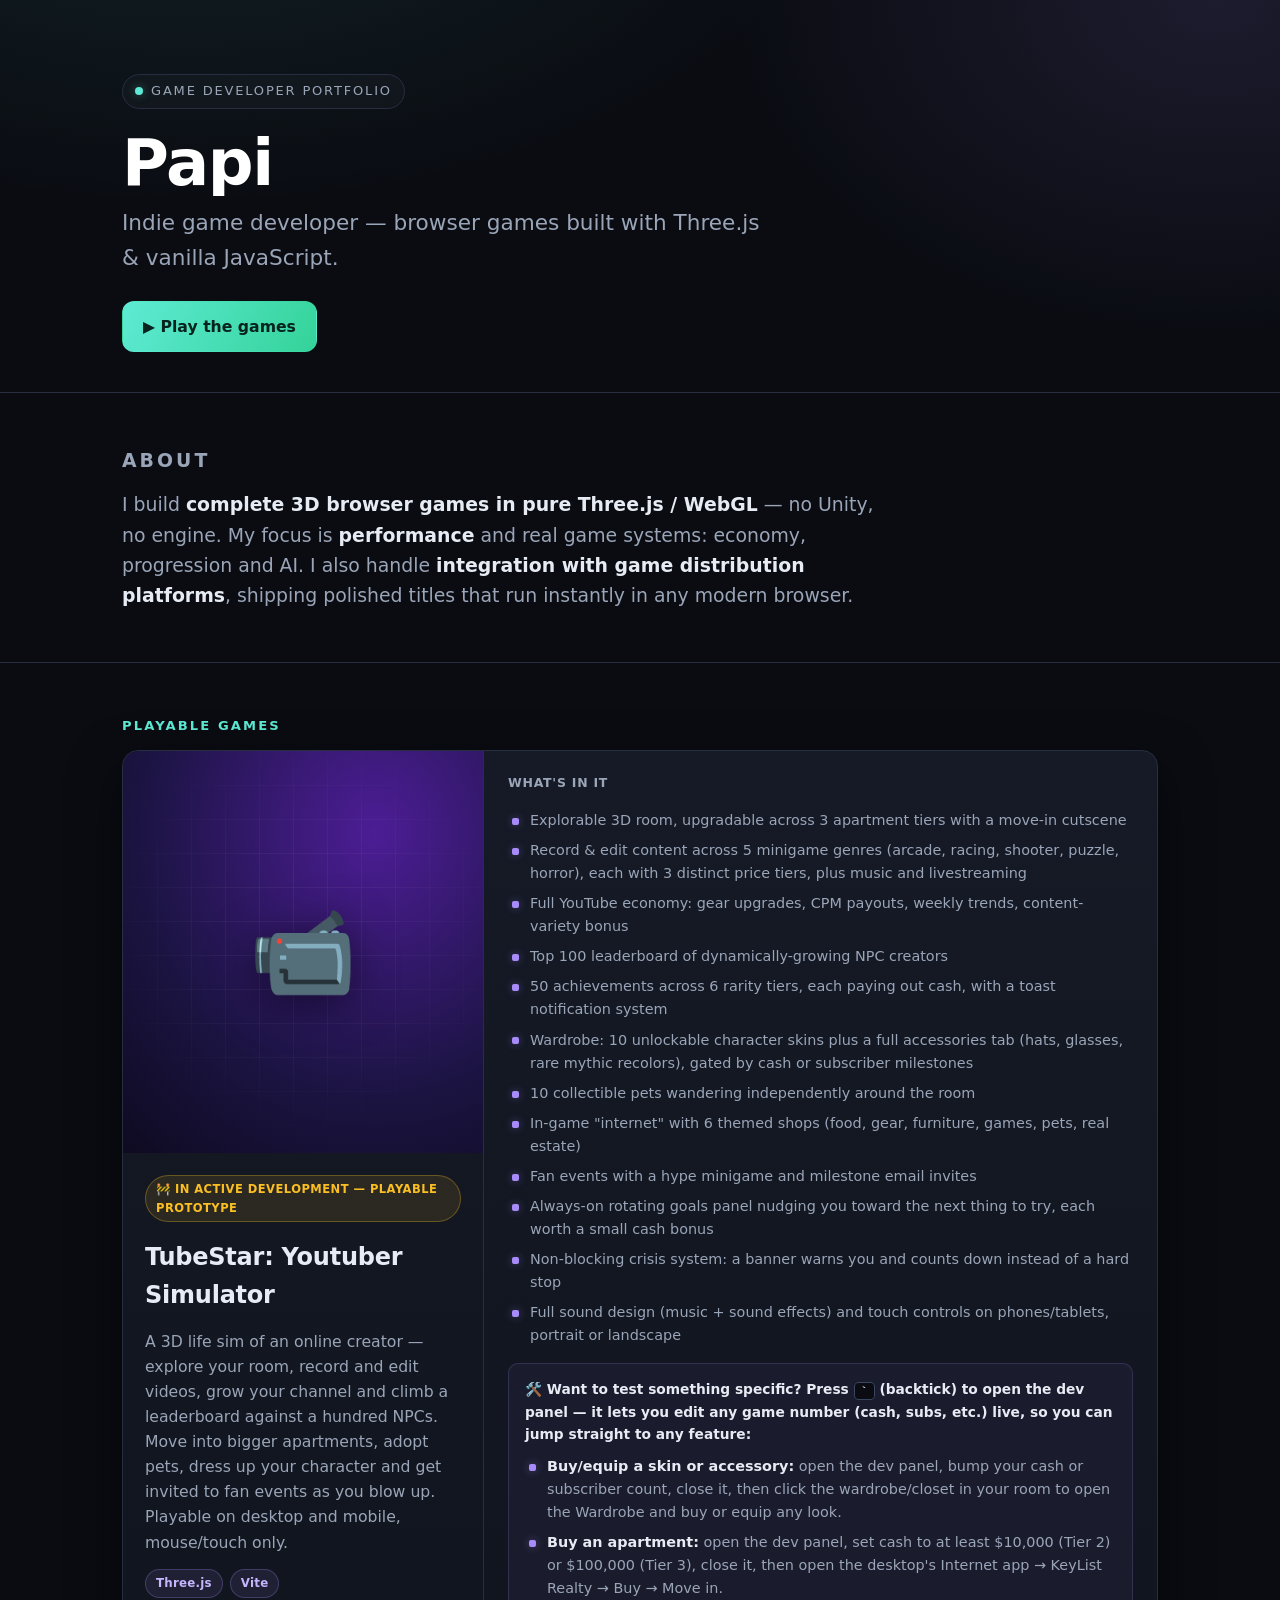
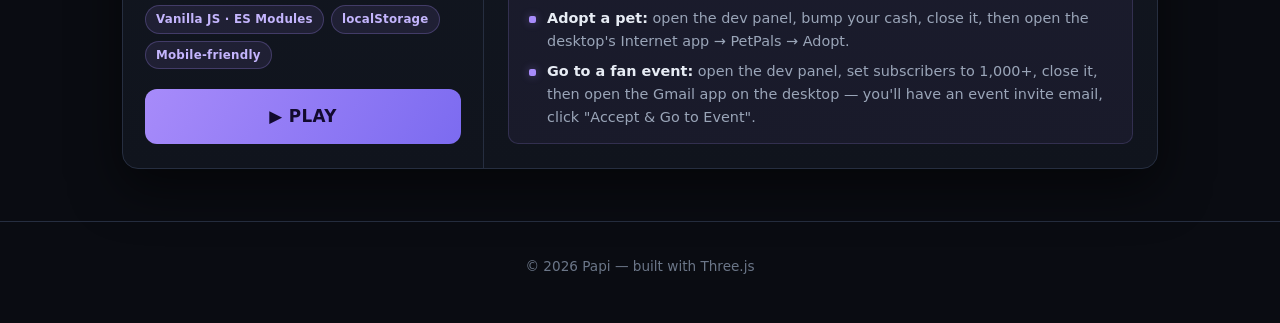
==== commit c15804ae: "Split TubeStar card into a two-column layout instead of one long strip Now that it's the only game s" ====
--- a/index.html
+++ b/index.html
@@ -42,50 +42,62 @@
     <div class="games-grid">
 
       <!-- ---------- TUBESTAR ---------- -->
-      <article class="card tube">
-        <div class="card-art art-tube"><span class="emoji" role="img" aria-label="Video camera">📹</span></div>
-        <div class="card-body">
-          <span class="status-badge">🚧 In active development — playable prototype</span>
-          <h3>TubeStar: Youtuber Simulator</h3>
-          <p class="desc">
-            A 3D life sim of an online creator — explore your room, record and edit videos,
-            grow your channel and climb a leaderboard against a hundred NPCs. Move into bigger
-            apartments, adopt pets, dress up your character and get invited to fan events as
-            you blow up. Playable on desktop and mobile, mouse/touch only.
-          </p>
-          <div class="tags">
-            <span class="tag">Three.js</span>
-            <span class="tag">Vite</span>
-            <span class="tag">Vanilla JS · ES Modules</span>
-            <span class="tag">localStorage</span>
-            <span class="tag">Mobile-friendly</span>
+      <article class="card tube tube-wide">
+        <div class="tube-grid">
+
+          <!-- LEFT: art + pitch + CTA -->
+          <div class="tube-col-main">
+            <div class="card-art art-tube"><span class="emoji" role="img" aria-label="Video camera">📹</span></div>
+            <div class="card-body">
+              <span class="status-badge">🚧 In active development — playable prototype</span>
+              <h3>TubeStar: Youtuber Simulator</h3>
+              <p class="desc">
+                A 3D life sim of an online creator — explore your room, record and edit videos,
+                grow your channel and climb a leaderboard against a hundred NPCs. Move into bigger
+                apartments, adopt pets, dress up your character and get invited to fan events as
+                you blow up. Playable on desktop and mobile, mouse/touch only.
+              </p>
+              <div class="tags">
+                <span class="tag">Three.js</span>
+                <span class="tag">Vite</span>
+                <span class="tag">Vanilla JS · ES Modules</span>
+                <span class="tag">localStorage</span>
+                <span class="tag">Mobile-friendly</span>
+              </div>
+              <div class="card-cta">
+                <a class="play-btn" href="games/tube-simulator/index.html">▶ PLAY</a>
+              </div>
+            </div>
           </div>
-          <ul class="features">
-            <li>Explorable 3D room, upgradable across 3 apartment tiers with a move-in cutscene</li>
-            <li>Record &amp; edit content across 5 minigame genres (arcade, racing, shooter, puzzle, horror), each with 3 distinct price tiers, plus music and livestreaming</li>
-            <li>Full YouTube economy: gear upgrades, CPM payouts, weekly trends, content-variety bonus</li>
-            <li>Top 100 leaderboard of dynamically-growing NPC creators</li>
-            <li>50 achievements across 6 rarity tiers, each paying out cash, with a toast notification system</li>
-            <li>Wardrobe: 10 unlockable character skins plus a full accessories tab (hats, glasses, rare mythic recolors), gated by cash or subscriber milestones</li>
-            <li>10 collectible pets wandering independently around the room</li>
-            <li>In-game "internet" with 6 themed shops (food, gear, furniture, games, pets, real estate)</li>
-            <li>Fan events with a hype minigame and milestone email invites</li>
-            <li>Always-on rotating goals panel nudging you toward the next thing to try, each worth a small cash bonus</li>
-            <li>Non-blocking crisis system: a banner warns you and counts down instead of a hard stop</li>
-            <li>Full sound design (music + sound effects) and touch controls on phones/tablets, portrait or landscape</li>
-          </ul>
-          <div class="dev-panel-note">
-            <p class="dev-panel-title">🛠️ Want to test something specific? Press <kbd>`</kbd> (backtick) to open the dev panel — it lets you edit any game number (cash, subs, etc.) live, so you can jump straight to any feature:</p>
-            <ul>
-              <li><strong>Buy/equip a skin or accessory:</strong> open the dev panel, bump your cash or subscriber count, close it, then click the wardrobe/closet in your room to open the Wardrobe and buy or equip any look.</li>
-              <li><strong>Buy an apartment:</strong> open the dev panel, set cash to at least $10,000 (Tier 2) or $100,000 (Tier 3), close it, then open the desktop's Internet app → KeyList Realty → Buy → Move in.</li>
-              <li><strong>Adopt a pet:</strong> open the dev panel, bump your cash, close it, then open the desktop's Internet app → PetPals → Adopt.</li>
-              <li><strong>Go to a fan event:</strong> open the dev panel, set subscribers to 1,000+, close it, then open the Gmail app on the desktop — you'll have an event invite email, click "Accept &amp; Go to Event".</li>
+
+          <!-- RIGHT: feature grid + dev panel note -->
+          <div class="tube-col-side">
+            <p class="side-title">What's in it</p>
+            <ul class="features features-grid">
+              <li>Explorable 3D room, upgradable across 3 apartment tiers with a move-in cutscene</li>
+              <li>Record &amp; edit content across 5 minigame genres (arcade, racing, shooter, puzzle, horror), each with 3 distinct price tiers, plus music and livestreaming</li>
+              <li>Full YouTube economy: gear upgrades, CPM payouts, weekly trends, content-variety bonus</li>
+              <li>Top 100 leaderboard of dynamically-growing NPC creators</li>
+              <li>50 achievements across 6 rarity tiers, each paying out cash, with a toast notification system</li>
+              <li>Wardrobe: 10 unlockable character skins plus a full accessories tab (hats, glasses, rare mythic recolors), gated by cash or subscriber milestones</li>
+              <li>10 collectible pets wandering independently around the room</li>
+              <li>In-game "internet" with 6 themed shops (food, gear, furniture, games, pets, real estate)</li>
+              <li>Fan events with a hype minigame and milestone email invites</li>
+              <li>Always-on rotating goals panel nudging you toward the next thing to try, each worth a small cash bonus</li>
+              <li>Non-blocking crisis system: a banner warns you and counts down instead of a hard stop</li>
+              <li>Full sound design (music + sound effects) and touch controls on phones/tablets, portrait or landscape</li>
             </ul>
+            <div class="dev-panel-note">
+              <p class="dev-panel-title">🛠️ Want to test something specific? Press <kbd>`</kbd> (backtick) to open the dev panel — it lets you edit any game number (cash, subs, etc.) live, so you can jump straight to any feature:</p>
+              <ul>
+                <li><strong>Buy/equip a skin or accessory:</strong> open the dev panel, bump your cash or subscriber count, close it, then click the wardrobe/closet in your room to open the Wardrobe and buy or equip any look.</li>
+                <li><strong>Buy an apartment:</strong> open the dev panel, set cash to at least $10,000 (Tier 2) or $100,000 (Tier 3), close it, then open the desktop's Internet app → KeyList Realty → Buy → Move in.</li>
+                <li><strong>Adopt a pet:</strong> open the dev panel, bump your cash, close it, then open the desktop's Internet app → PetPals → Adopt.</li>
+                <li><strong>Go to a fan event:</strong> open the dev panel, set subscribers to 1,000+, close it, then open the Gmail app on the desktop — you'll have an event invite email, click "Accept &amp; Go to Event".</li>
+              </ul>
+            </div>
           </div>
-          <div class="card-cta">
-            <a class="play-btn" href="games/tube-simulator/index.html">▶ PLAY</a>
-          </div>
+
         </div>
       </article>
 
--- a/css/style.css
+++ b/css/style.css
@@ -118,8 +118,32 @@
 .games-grid {
   display: grid; gap: 26px;
   grid-template-columns: 1fr;
-  max-width: 760px; margin: 0 auto; /* single showcased game — centered card, not stretched edge to edge */
-}
+}
+
+/* Single showcased game: wide card split into two columns instead of one long
+   vertical strip — pitch/CTA on the left, feature list (its own 2-col grid) +
+   dev-panel note on the right. Collapses back to one column on narrow screens. */
+.tube-grid { display: grid; grid-template-columns: 1fr; }
+@media (min-width: 860px) {
+  .tube-grid { grid-template-columns: 360px 1fr; align-items: stretch; }
+  .tube-col-main { display: flex; flex-direction: column; }
+  .tube-col-main .card-art { flex: 1; height: auto; min-height: 260px; }
+  .tube-col-side {
+    border-left: 1px solid var(--border);
+  }
+}
+.tube-col-side {
+  padding: 22px 24px 24px;
+  display: flex; flex-direction: column; gap: 16px;
+  border-top: 1px solid var(--border);
+}
+@media (min-width: 860px) { .tube-col-side { border-top: none; } }
+.side-title {
+  font-size: 0.78rem; font-weight: 700; letter-spacing: 0.06em; text-transform: uppercase;
+  color: var(--text-dim);
+}
+.features-grid { display: grid; grid-template-columns: 1fr; gap: 8px 22px; }
+@media (min-width: 540px) { .features-grid { grid-template-columns: 1fr 1fr; } }
 
 .card {
   background: linear-gradient(180deg, var(--panel), var(--bg-2));
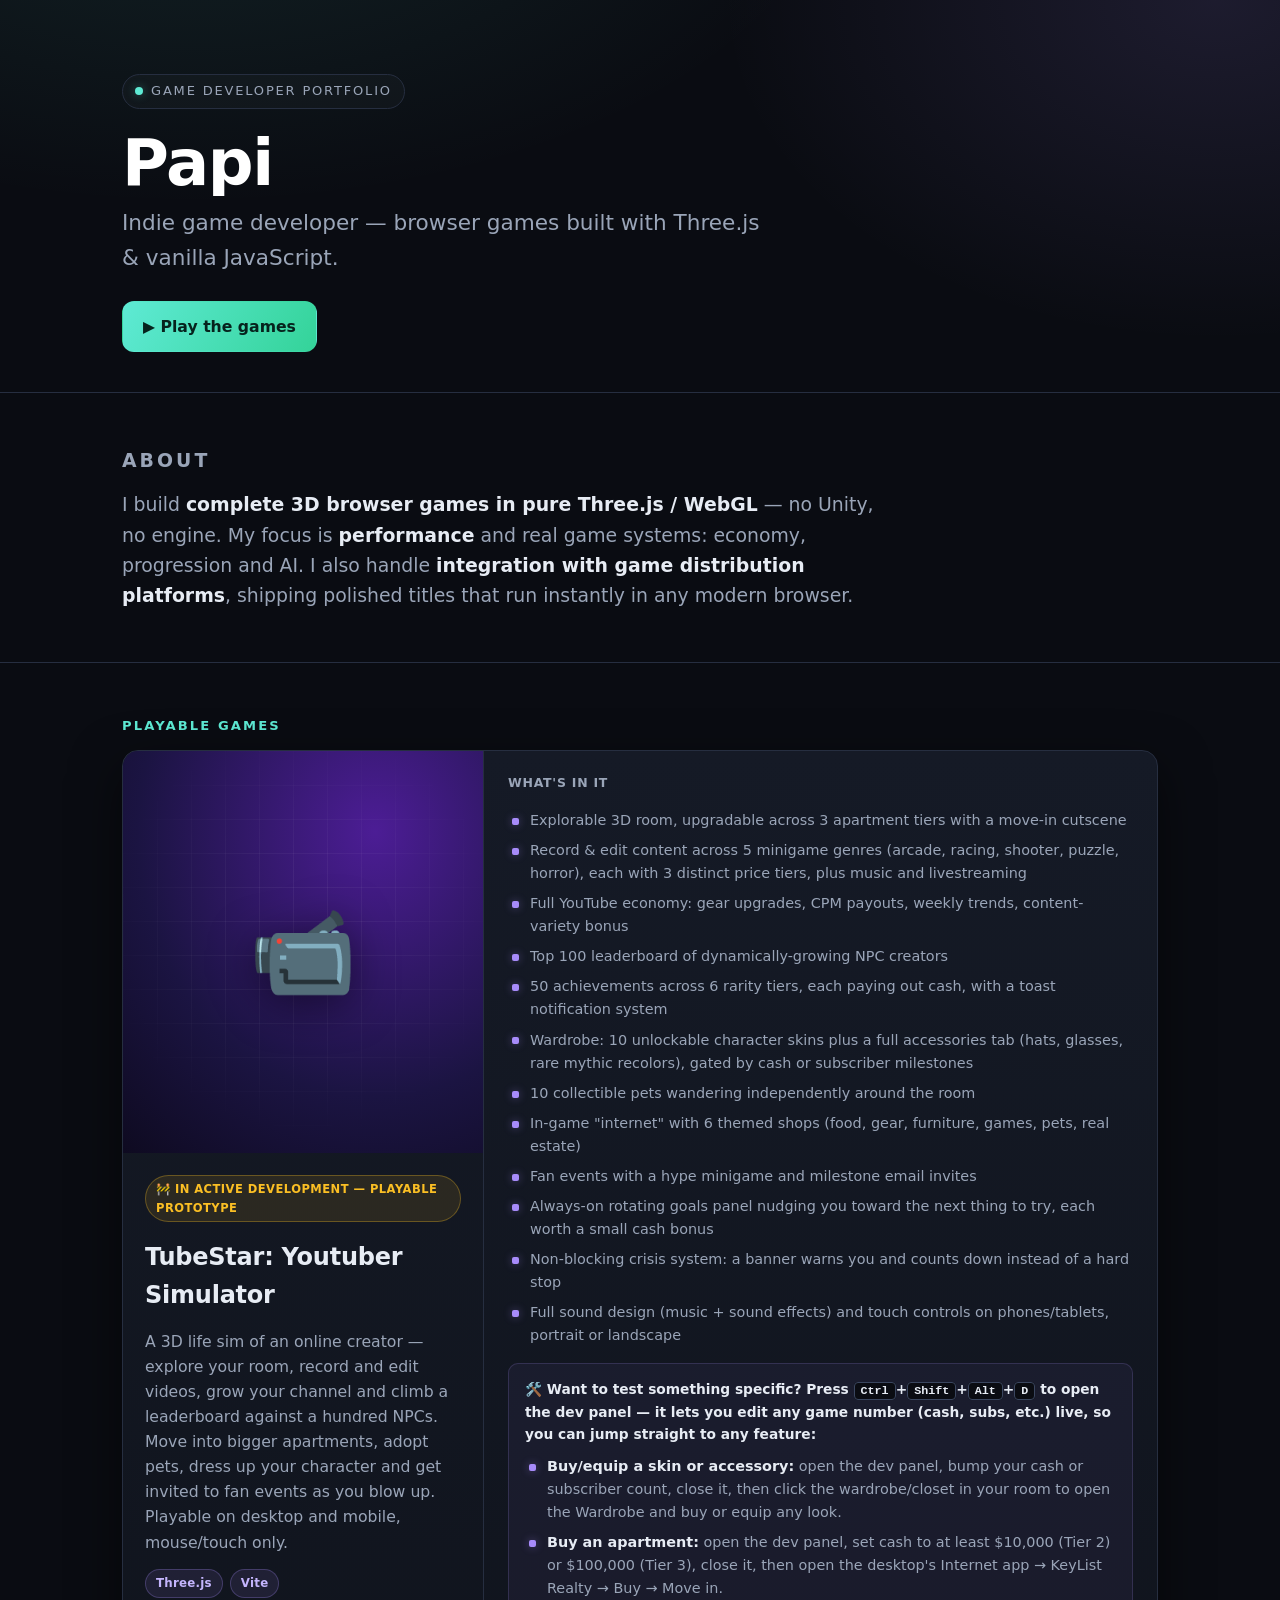
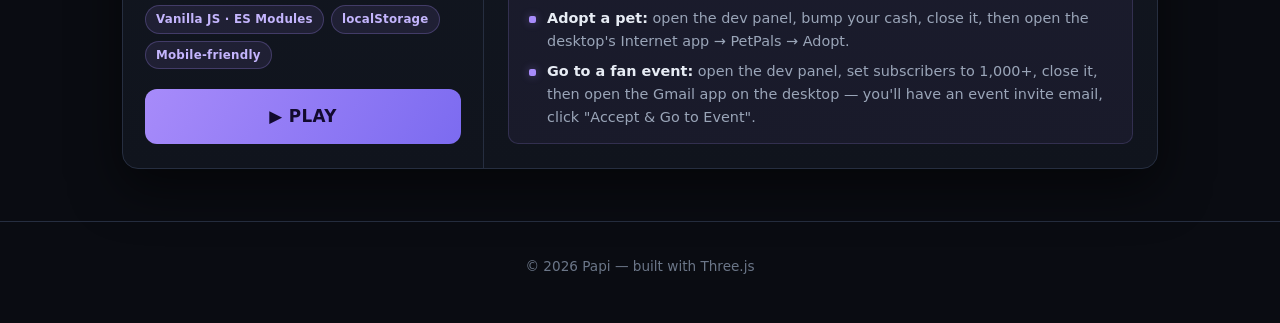
==== commit 161369bf: "Critical fix: black screen after Play (SDK.init() hung forever outside crazygames.com) Deploy the fi" ====
--- a/index.html
+++ b/index.html
@@ -88,7 +88,7 @@
               <li>Full sound design (music + sound effects) and touch controls on phones/tablets, portrait or landscape</li>
             </ul>
             <div class="dev-panel-note">
-              <p class="dev-panel-title">🛠️ Want to test something specific? Press <kbd>`</kbd> (backtick) to open the dev panel — it lets you edit any game number (cash, subs, etc.) live, so you can jump straight to any feature:</p>
+              <p class="dev-panel-title">🛠️ Want to test something specific? Press <kbd>Ctrl</kbd>+<kbd>Shift</kbd>+<kbd>Alt</kbd>+<kbd>D</kbd> to open the dev panel — it lets you edit any game number (cash, subs, etc.) live, so you can jump straight to any feature:</p>
               <ul>
                 <li><strong>Buy/equip a skin or accessory:</strong> open the dev panel, bump your cash or subscriber count, close it, then click the wardrobe/closet in your room to open the Wardrobe and buy or equip any look.</li>
                 <li><strong>Buy an apartment:</strong> open the dev panel, set cash to at least $10,000 (Tier 2) or $100,000 (Tier 3), close it, then open the desktop's Internet app → KeyList Realty → Buy → Move in.</li>
